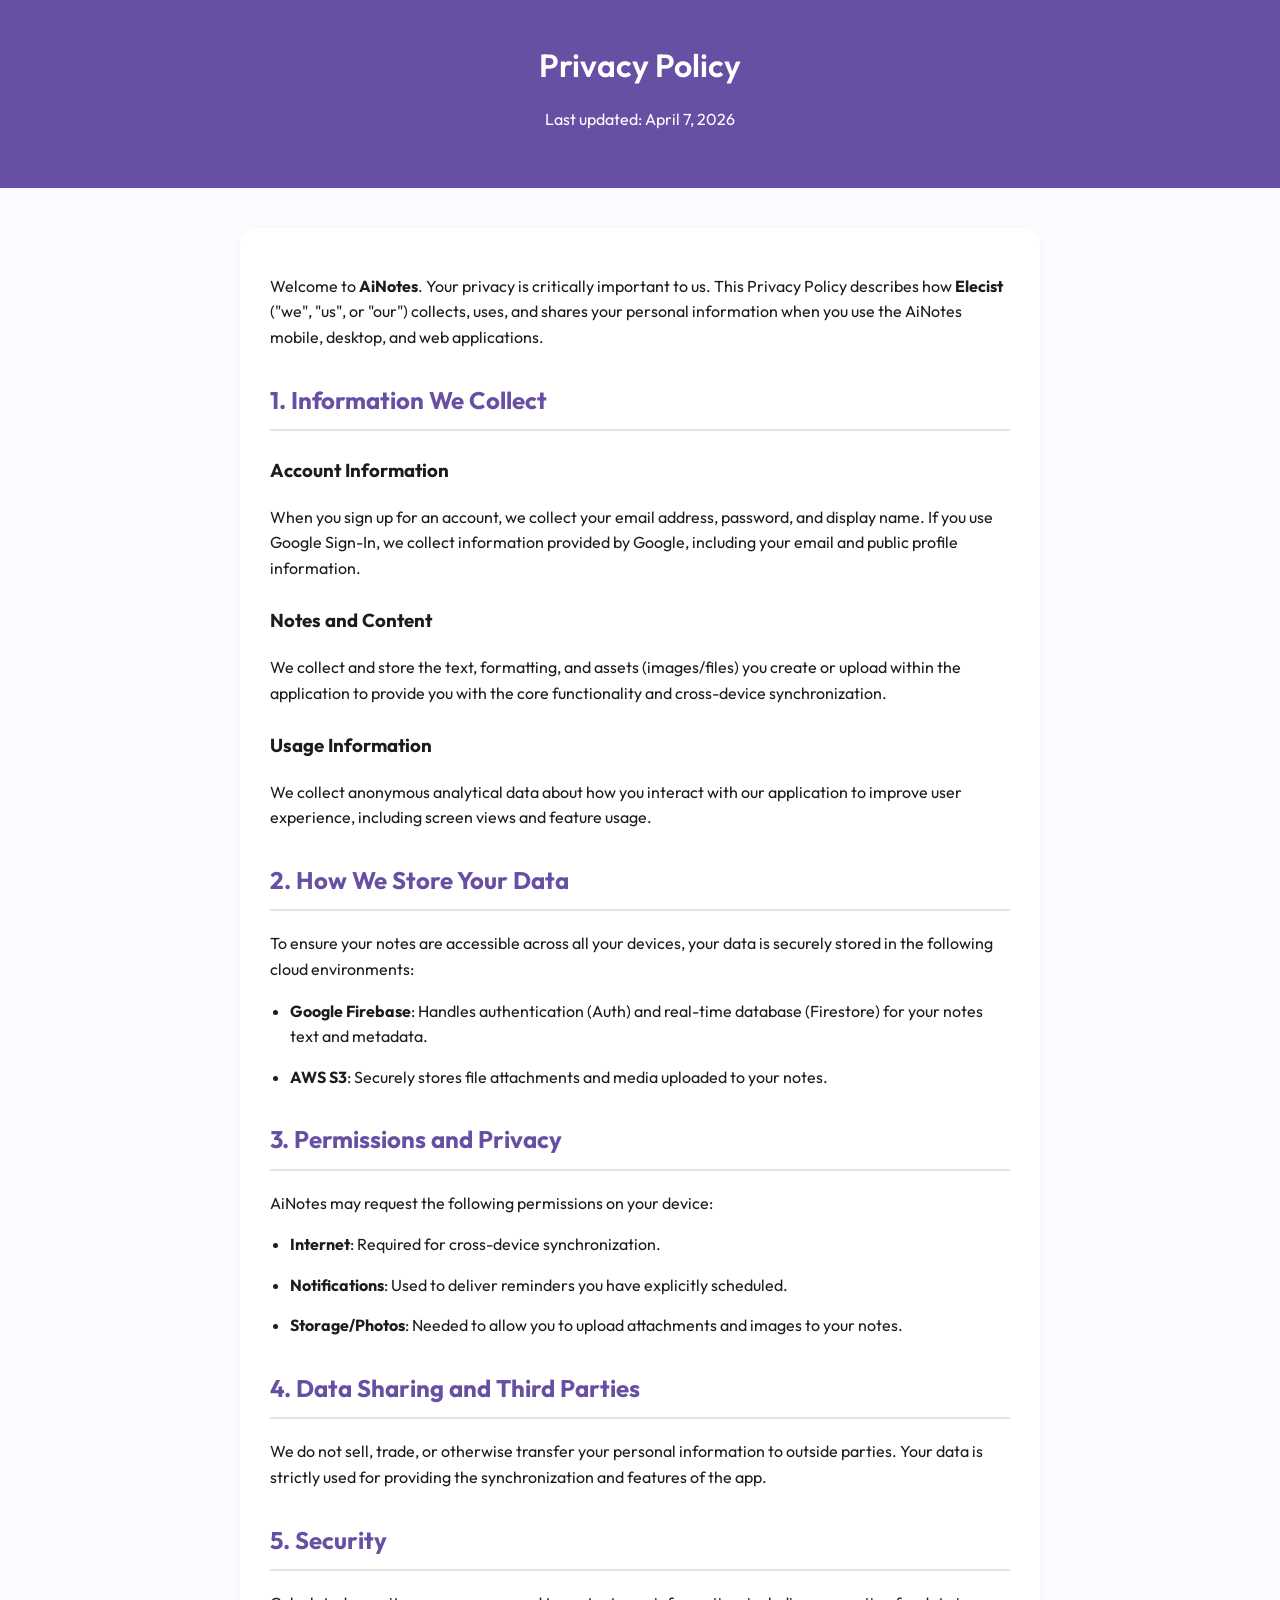
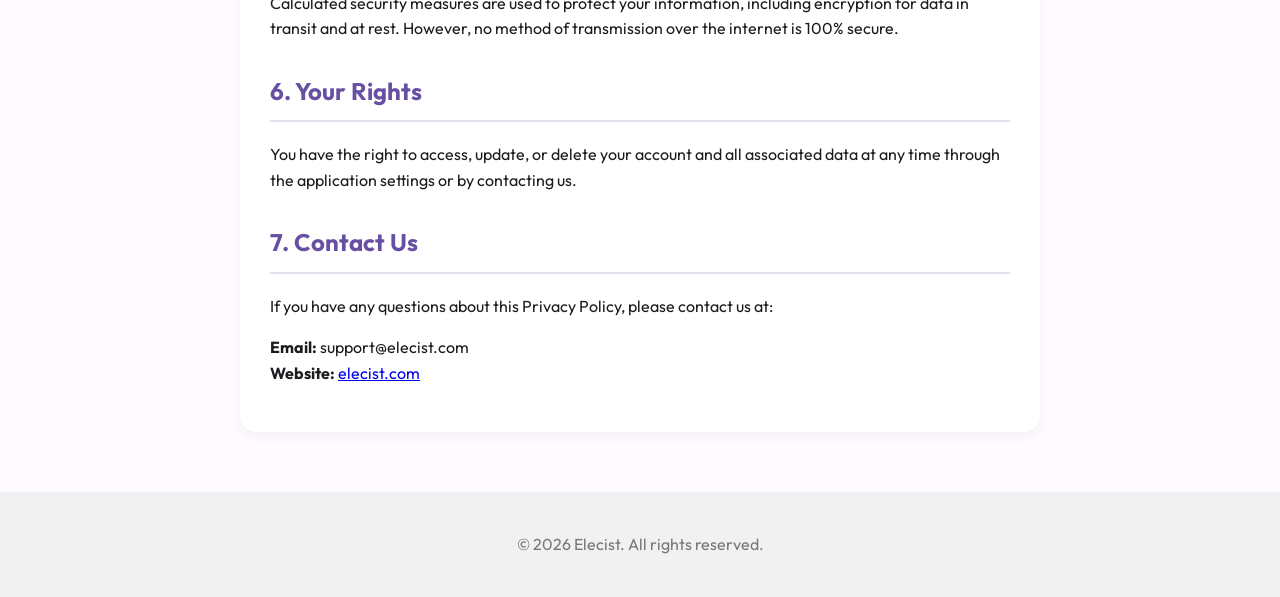
==== ainotes-privacy-policy/index.html @ b79f6cb2 "Add AiNotes privacy policy" ====
<!DOCTYPE html>
<html lang="en">
<head>
    <meta charset="UTF-8">
    <meta name="viewport" content="width=device-width, initial-scale=1.0">
    <title>Privacy Policy - AiNotes</title>
    <link rel="icon" type="image/x-icon" href="favicon.ico">
    <link rel="preconnect" href="https://fonts.googleapis.com">
    <link rel="preconnect" href="https://fonts.gstatic.com" crossorigin>
    <link href="https://fonts.googleapis.com/css2?family=Outfit:wght@300;400;600&display=swap" rel="stylesheet">
    <style>
        :root {
            --primary: #6750A4;
            --on-surface: #1C1B1F;
            --surface-variant: #E7E0EC;
            --background: #FDFBFF;
        }

        body {
            font-family: 'Outfit', sans-serif;
            line-height: 1.6;
            color: var(--on-surface);
            background-color: var(--background);
            margin: 0;
            padding: 0;
        }

        .header {
            background-color: var(--primary);
            color: white;
            padding: 40px 20px;
            text-align: center;
        }

        .header h1 {
            margin: 0;
            font-weight: 600;
        }

        .container {
            max-width: 800px;
            margin: 40px auto;
            padding: 0 20px;
        }

        h2 {
            color: var(--primary);
            border-bottom: 2px solid var(--surface-variant);
            padding-bottom: 10px;
            margin-top: 30px;
        }

        h3 {
            margin-top: 25px;
        }

        p, li {
            margin-bottom: 15px;
        }

        .footer {
            text-align: center;
            padding: 40px;
            color: #777;
            background: #f1f1f1;
            margin-top: 60px;
        }

        .card {
            background: white;
            padding: 30px;
            border-radius: 16px;
            box-shadow: 0 4px 12px rgba(0,0,0,0.05);
        }

        ul {
            padding-left: 20px;
        }
    </style>
</head>
<body>
    <div class="header">
        <h1>Privacy Policy</h1>
        <p>Last updated: April 7, 2026</p>
    </div>

    <div class="container">
        <div class="card">
            <p>Welcome to <strong>AiNotes</strong>. Your privacy is critically important to us. This Privacy Policy describes how <strong>Elecist</strong> ("we", "us", or "our") collects, uses, and shares your personal information when you use the AiNotes mobile, desktop, and web applications.</p>

            <h2>1. Information We Collect</h2>
            <h3>Account Information</h3>
            <p>When you sign up for an account, we collect your email address, password, and display name. If you use Google Sign-In, we collect information provided by Google, including your email and public profile information.</p>

            <h3>Notes and Content</h3>
            <p>We collect and store the text, formatting, and assets (images/files) you create or upload within the application to provide you with the core functionality and cross-device synchronization.</p>

            <h3>Usage Information</h3>
            <p>We collect anonymous analytical data about how you interact with our application to improve user experience, including screen views and feature usage.</p>

            <h2>2. How We Store Your Data</h2>
            <p>To ensure your notes are accessible across all your devices, your data is securely stored in the following cloud environments:</p>
            <ul>
                <li><strong>Google Firebase</strong>: Handles authentication (Auth) and real-time database (Firestore) for your notes text and metadata.</li>
                <li><strong>AWS S3</strong>: Securely stores file attachments and media uploaded to your notes.</li>
            </ul>

            <h2>3. Permissions and Privacy</h2>
            <p>AiNotes may request the following permissions on your device:</p>
            <ul>
                <li><strong>Internet</strong>: Required for cross-device synchronization.</li>
                <li><strong>Notifications</strong>: Used to deliver reminders you have explicitly scheduled.</li>
                <li><strong>Storage/Photos</strong>: Needed to allow you to upload attachments and images to your notes.</li>
            </ul>

            <h2>4. Data Sharing and Third Parties</h2>
            <p>We do not sell, trade, or otherwise transfer your personal information to outside parties. Your data is strictly used for providing the synchronization and features of the app.</p>

            <h2>5. Security</h2>
            <p>Calculated security measures are used to protect your information, including encryption for data in transit and at rest. However, no method of transmission over the internet is 100% secure.</p>

            <h2>6. Your Rights</h2>
            <p>You have the right to access, update, or delete your account and all associated data at any time through the application settings or by contacting us.</p>

            <h2>7. Contact Us</h2>
            <p>If you have any questions about this Privacy Policy, please contact us at:</p>
            <p><strong>Email:</strong> support@elecist.com<br>
            <strong>Website:</strong> <a href="https://elecist.com">elecist.com</a></p>
        </div>
    </div>

    <div class="footer">
        &copy; 2026 Elecist. All rights reserved.
    </div>
</body>
</html>
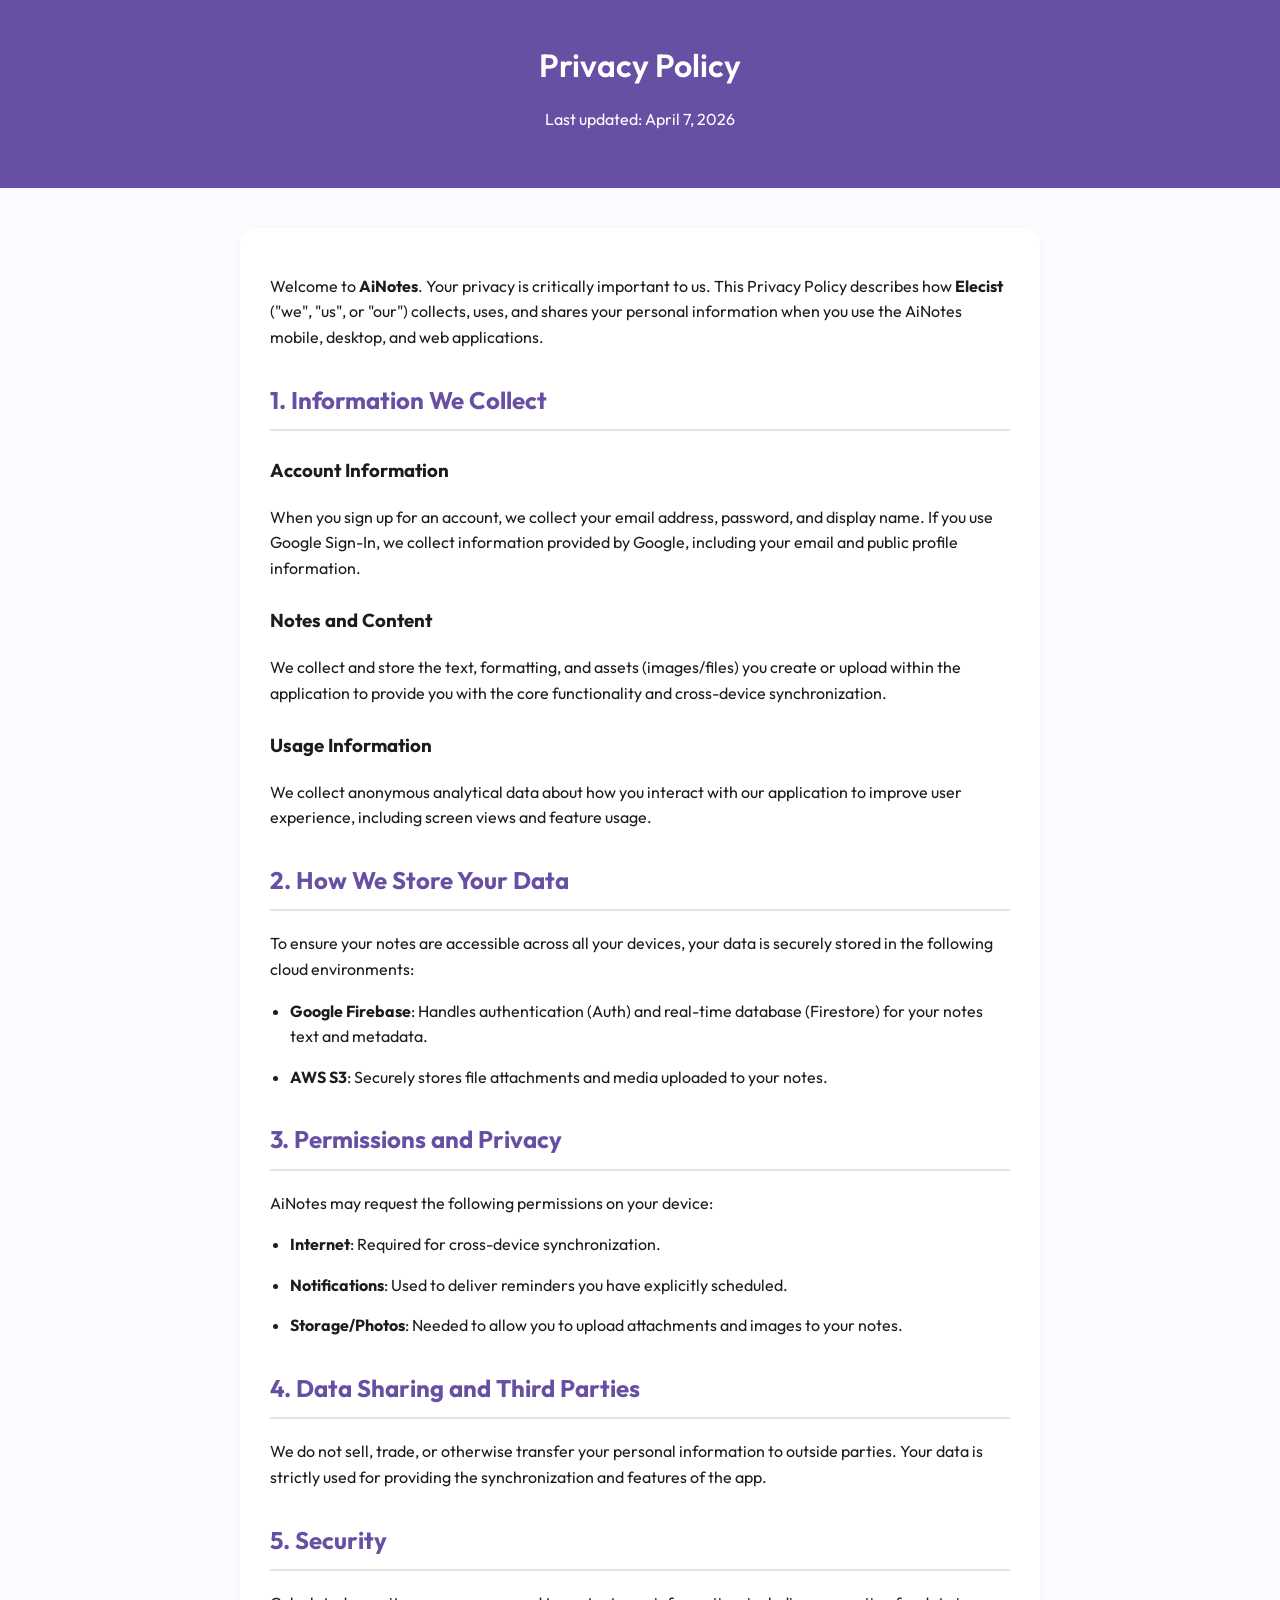
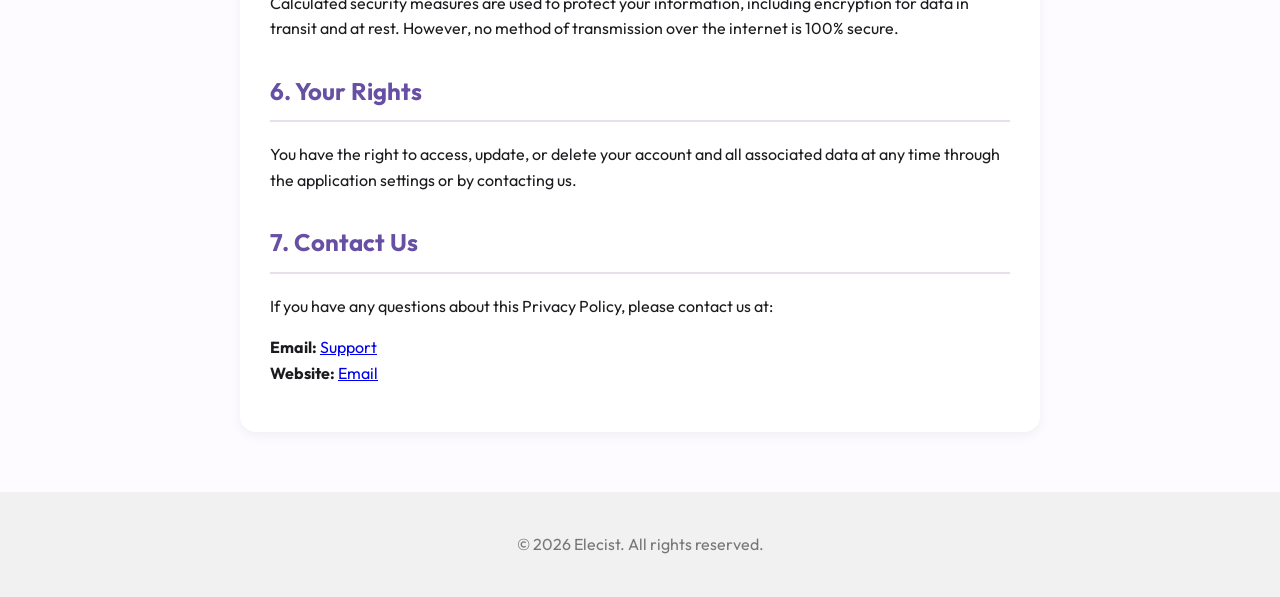
==== commit fe35fc42: "Update contact email addresses in privacy policy" ====
--- a/ainotes-privacy-policy/index.html
+++ b/ainotes-privacy-policy/index.html
@@ -1,5 +1,6 @@
 <!DOCTYPE html>
 <html lang="en">
+
 <head>
     <meta charset="UTF-8">
     <meta name="viewport" content="width=device-width, initial-scale=1.0">
@@ -54,7 +55,8 @@
             margin-top: 25px;
         }
 
-        p, li {
+        p,
+        li {
             margin-bottom: 15px;
         }
 
@@ -70,7 +72,7 @@
             background: white;
             padding: 30px;
             border-radius: 16px;
-            box-shadow: 0 4px 12px rgba(0,0,0,0.05);
+            box-shadow: 0 4px 12px rgba(0, 0, 0, 0.05);
         }
 
         ul {
@@ -78,6 +80,7 @@
         }
     </style>
 </head>
+
 <body>
     <div class="header">
         <h1>Privacy Policy</h1>
@@ -86,22 +89,30 @@
 
     <div class="container">
         <div class="card">
-            <p>Welcome to <strong>AiNotes</strong>. Your privacy is critically important to us. This Privacy Policy describes how <strong>Elecist</strong> ("we", "us", or "our") collects, uses, and shares your personal information when you use the AiNotes mobile, desktop, and web applications.</p>
+            <p>Welcome to <strong>AiNotes</strong>. Your privacy is critically important to us. This Privacy Policy
+                describes how <strong>Elecist</strong> ("we", "us", or "our") collects, uses, and shares your personal
+                information when you use the AiNotes mobile, desktop, and web applications.</p>
 
             <h2>1. Information We Collect</h2>
             <h3>Account Information</h3>
-            <p>When you sign up for an account, we collect your email address, password, and display name. If you use Google Sign-In, we collect information provided by Google, including your email and public profile information.</p>
+            <p>When you sign up for an account, we collect your email address, password, and display name. If you use
+                Google Sign-In, we collect information provided by Google, including your email and public profile
+                information.</p>
 
             <h3>Notes and Content</h3>
-            <p>We collect and store the text, formatting, and assets (images/files) you create or upload within the application to provide you with the core functionality and cross-device synchronization.</p>
+            <p>We collect and store the text, formatting, and assets (images/files) you create or upload within the
+                application to provide you with the core functionality and cross-device synchronization.</p>
 
             <h3>Usage Information</h3>
-            <p>We collect anonymous analytical data about how you interact with our application to improve user experience, including screen views and feature usage.</p>
+            <p>We collect anonymous analytical data about how you interact with our application to improve user
+                experience, including screen views and feature usage.</p>
 
             <h2>2. How We Store Your Data</h2>
-            <p>To ensure your notes are accessible across all your devices, your data is securely stored in the following cloud environments:</p>
+            <p>To ensure your notes are accessible across all your devices, your data is securely stored in the
+                following cloud environments:</p>
             <ul>
-                <li><strong>Google Firebase</strong>: Handles authentication (Auth) and real-time database (Firestore) for your notes text and metadata.</li>
+                <li><strong>Google Firebase</strong>: Handles authentication (Auth) and real-time database (Firestore)
+                    for your notes text and metadata.</li>
                 <li><strong>AWS S3</strong>: Securely stores file attachments and media uploaded to your notes.</li>
             </ul>
 
@@ -110,22 +121,27 @@
             <ul>
                 <li><strong>Internet</strong>: Required for cross-device synchronization.</li>
                 <li><strong>Notifications</strong>: Used to deliver reminders you have explicitly scheduled.</li>
-                <li><strong>Storage/Photos</strong>: Needed to allow you to upload attachments and images to your notes.</li>
+                <li><strong>Storage/Photos</strong>: Needed to allow you to upload attachments and images to your notes.
+                </li>
             </ul>
 
             <h2>4. Data Sharing and Third Parties</h2>
-            <p>We do not sell, trade, or otherwise transfer your personal information to outside parties. Your data is strictly used for providing the synchronization and features of the app.</p>
+            <p>We do not sell, trade, or otherwise transfer your personal information to outside parties. Your data is
+                strictly used for providing the synchronization and features of the app.</p>
 
             <h2>5. Security</h2>
-            <p>Calculated security measures are used to protect your information, including encryption for data in transit and at rest. However, no method of transmission over the internet is 100% secure.</p>
+            <p>Calculated security measures are used to protect your information, including encryption for data in
+                transit and at rest. However, no method of transmission over the internet is 100% secure.</p>
 
             <h2>6. Your Rights</h2>
-            <p>You have the right to access, update, or delete your account and all associated data at any time through the application settings or by contacting us.</p>
+            <p>You have the right to access, update, or delete your account and all associated data at any time through
+                the application settings or by contacting us.</p>
 
             <h2>7. Contact Us</h2>
             <p>If you have any questions about this Privacy Policy, please contact us at:</p>
-            <p><strong>Email:</strong> support@elecist.com<br>
-            <strong>Website:</strong> <a href="https://elecist.com">elecist.com</a></p>
+            <p><strong>Email:</strong> <a href="onlyachilles101@gmail.com">Support</a><br>
+                <strong>Website:</strong> <a href="onlyachilles101@gmail.com">Email</a>
+            </p>
         </div>
     </div>
 
@@ -133,4 +149,5 @@
         &copy; 2026 Elecist. All rights reserved.
     </div>
 </body>
-</html>
+
+</html>
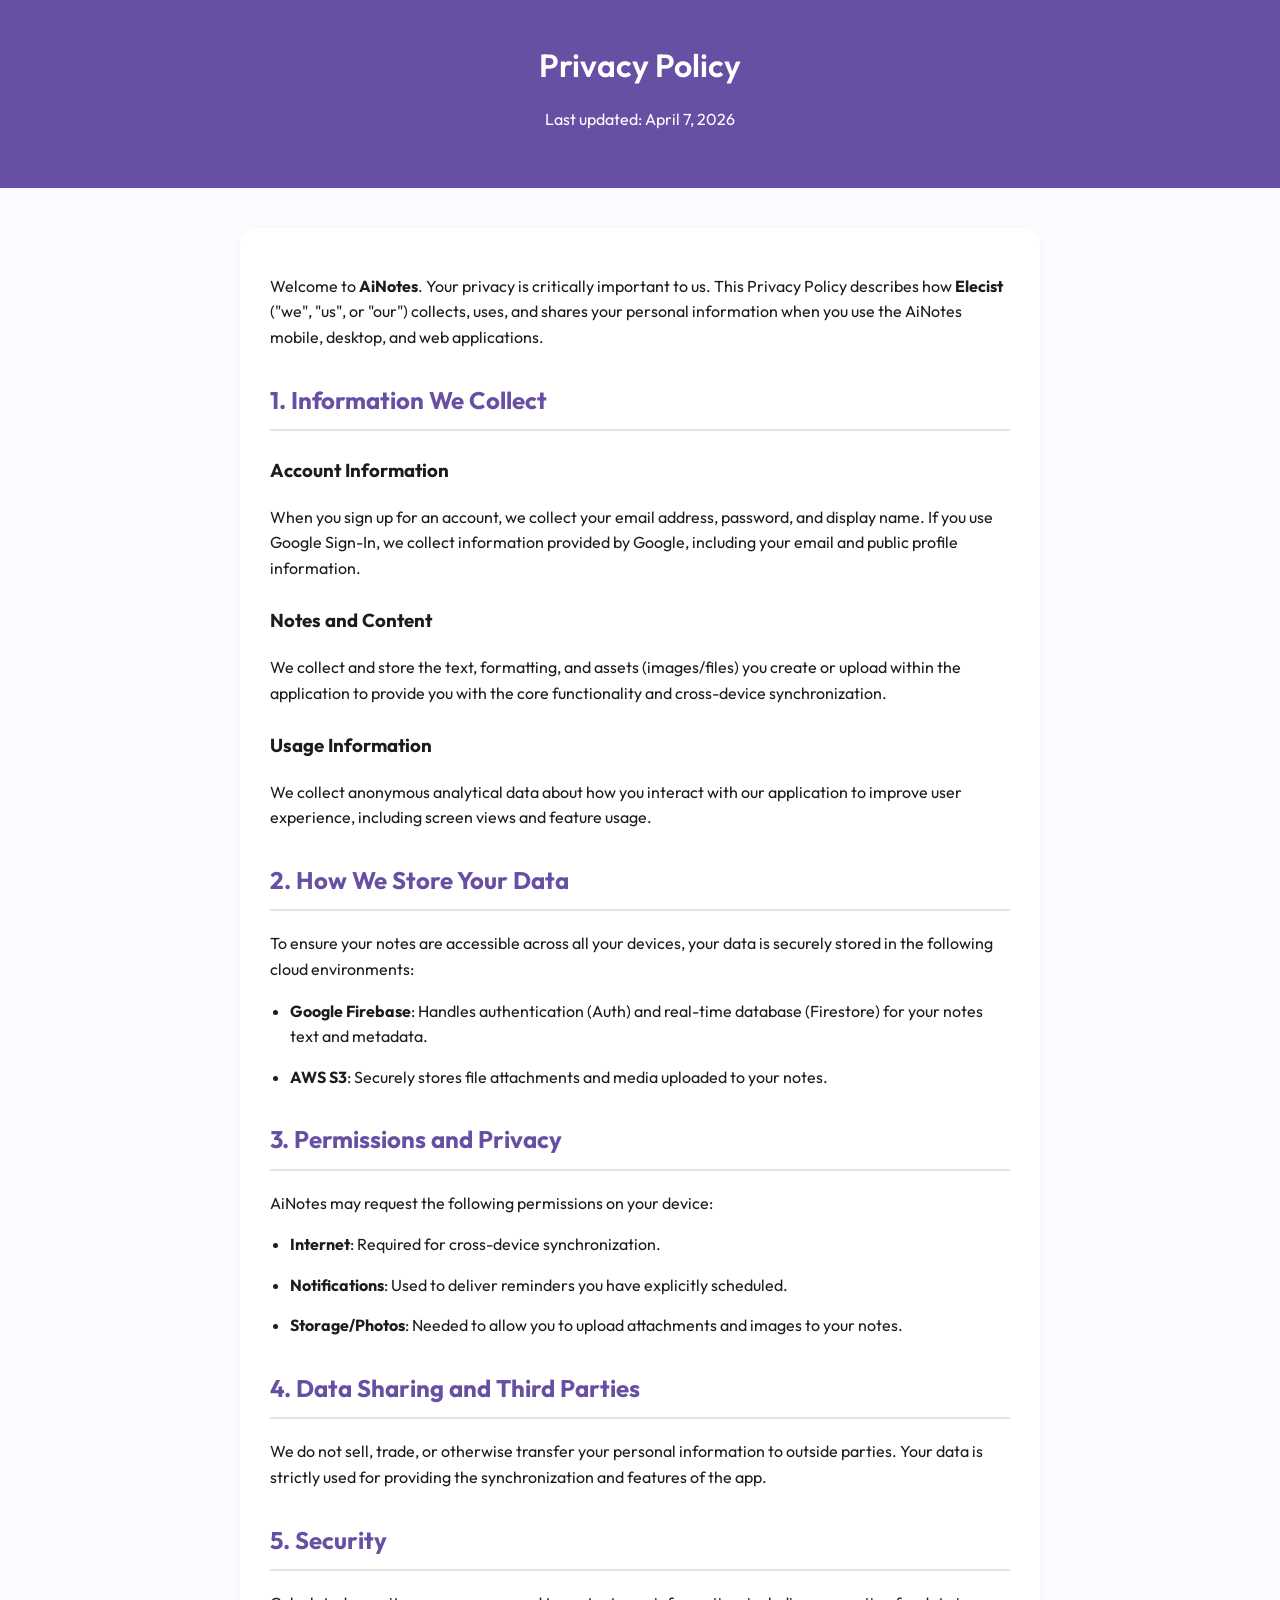
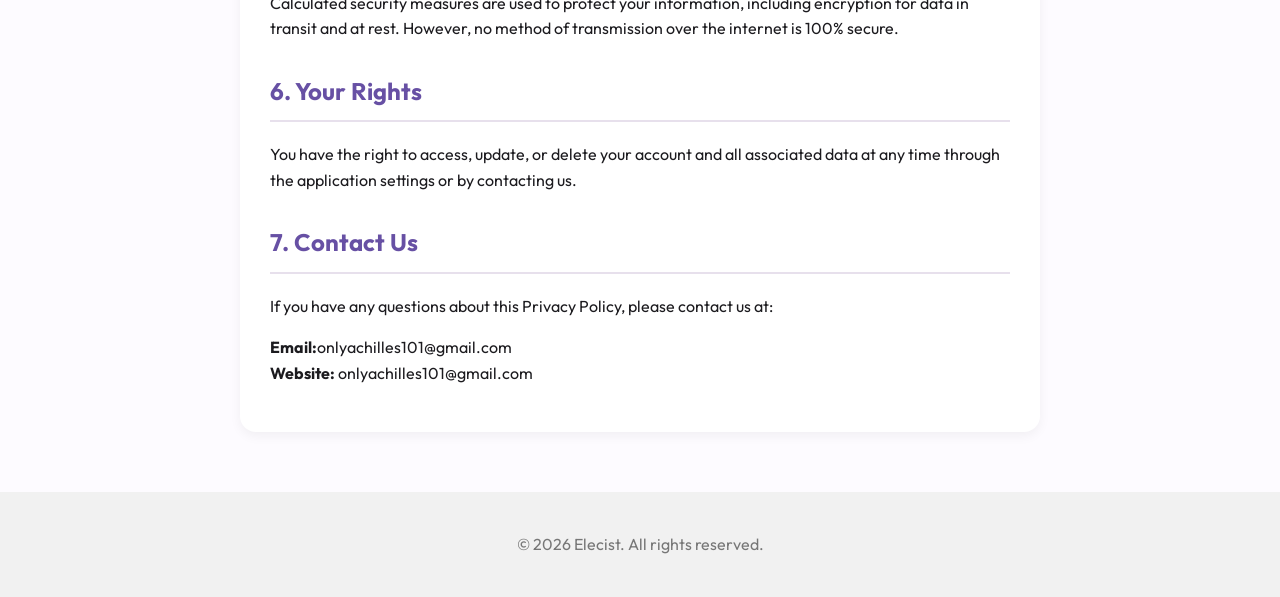
==== commit 90589c62: "Format email addresses" ====
--- a/ainotes-privacy-policy/index.html
+++ b/ainotes-privacy-policy/index.html
@@ -139,8 +139,8 @@
 
             <h2>7. Contact Us</h2>
             <p>If you have any questions about this Privacy Policy, please contact us at:</p>
-            <p><strong>Email:</strong> <a href="onlyachilles101@gmail.com">Support</a><br>
-                <strong>Website:</strong> <a href="onlyachilles101@gmail.com">Email</a>
+            <p><strong>Email:</strong>onlyachilles101@gmail.com</a><br>
+                <strong>Website:</strong> onlyachilles101@gmail.com</a>
             </p>
         </div>
     </div>
